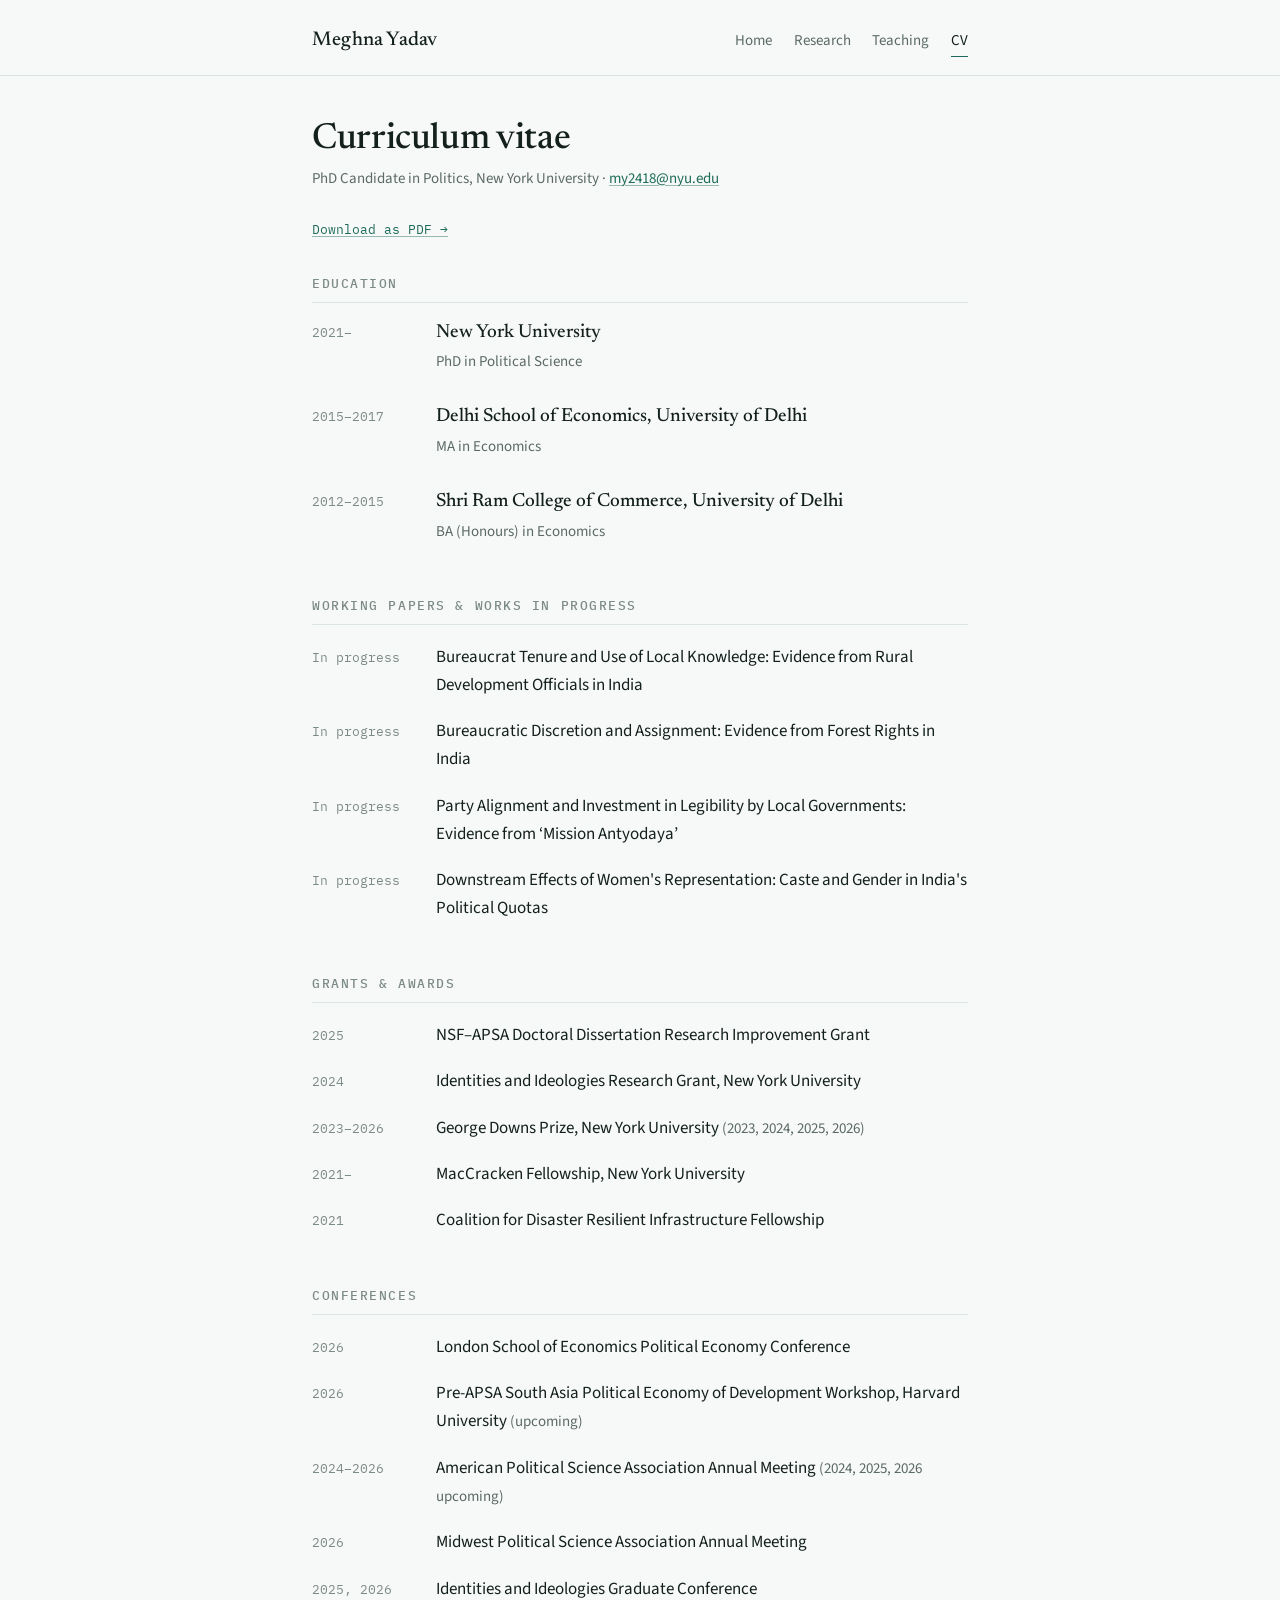
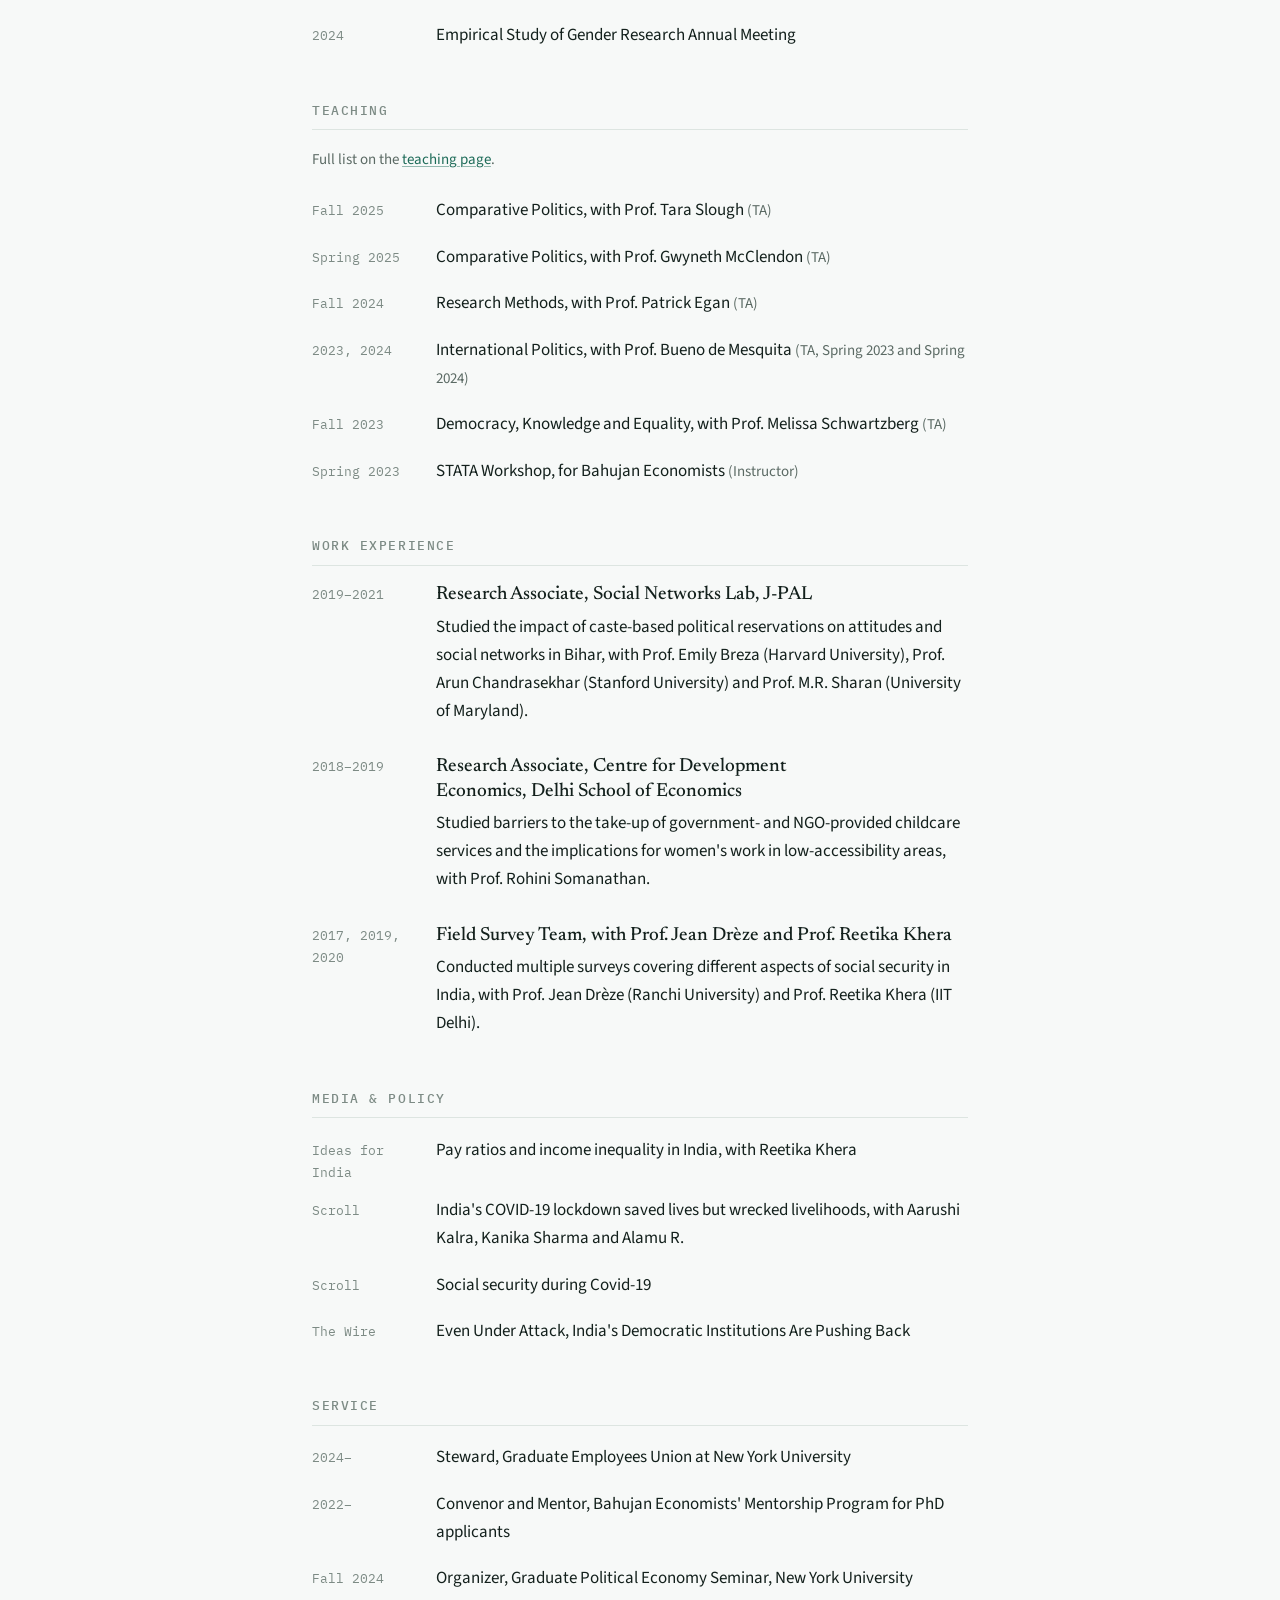
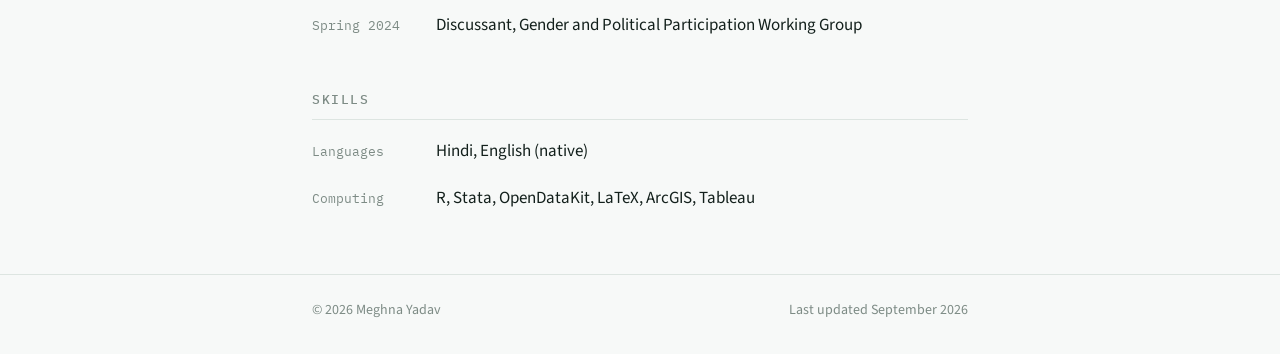
==== cv.html @ 61f1e6ac "Add files via upload" ====
<!doctype html>
<html lang="en">
<head>
<meta charset="utf-8">
<meta name="viewport" content="width=device-width, initial-scale=1, viewport-fit=cover">
<title>CV — Meghna Yadav</title>
<meta name="description" content="Curriculum vitae: education, grants, conferences, teaching, work experience and service.">
<link rel="preconnect" href="https://fonts.googleapis.com">
<link rel="preconnect" href="https://fonts.gstatic.com" crossorigin>
<link rel="stylesheet" href="https://fonts.googleapis.com/css2?family=IBM+Plex+Mono:wght@400;500&family=Newsreader:opsz,wght@6..72,400;6..72,500;6..72,600&family=Source+Sans+3:wght@400;600&display=swap">
<link rel="stylesheet" href="style.css">
</head>
<body>

<header class="site-header">
  <div class="wrap">
    <a class="site-name" href="index.html">Meghna Yadav</a>
    <nav class="site-nav" aria-label="Main">
      <a href="index.html">Home</a>
      <a href="research.html">Research</a>
      <a href="teaching.html">Teaching</a>
      <a href="cv.html" aria-current="page">CV</a>
    </nav>
  </div>
</header>

<main>
  <div class="wrap">

    <h1>Curriculum vitae</h1>
    <p class="section-note">PhD Candidate in Politics, New York University &middot; <a href="mailto:my2418@nyu.edu">my2418@nyu.edu</a></p>
    <a class="pdf-link" href="meghna-yadav-cv.pdf">Download as PDF &rarr;</a>

    <section>
      <h2>Education</h2>
      <ul class="entries">
        <li class="entry">
          <span class="entry-year">2021&ndash;</span>
          <div class="entry-body">
            <h3>New York University</h3>
            <p class="entry-meta">PhD in Political Science</p>
          </div>
        </li>
        <li class="entry">
          <span class="entry-year">2015&ndash;2017</span>
          <div class="entry-body">
            <h3>Delhi School of Economics, University of Delhi</h3>
            <p class="entry-meta">MA in Economics</p>
          </div>
        </li>
        <li class="entry">
          <span class="entry-year">2012&ndash;2015</span>
          <div class="entry-body">
            <h3>Shri Ram College of Commerce, University of Delhi</h3>
            <p class="entry-meta">BA (Honours) in Economics</p>
          </div>
        </li>
      </ul>
    </section>

    <section>
      <h2>Working papers &amp; works in progress</h2>
      <ul class="plain-list">
        <li class="entry">
          <span class="entry-year">In progress</span>
          <div class="entry-body">
            <p>Bureaucrat Tenure and Use of Local Knowledge: Evidence from Rural Development Officials in India</p>
          </div>
        </li>
        <li class="entry">
          <span class="entry-year">In progress</span>
          <div class="entry-body">
            <p>Bureaucratic Discretion and Assignment: Evidence from Forest Rights in India</p>
          </div>
        </li>
        <li class="entry">
          <span class="entry-year">In progress</span>
          <div class="entry-body">
            <p>Party Alignment and Investment in Legibility by Local Governments: Evidence from &lsquo;Mission Antyodaya&rsquo;</p>
          </div>
        </li>
        <li class="entry">
          <span class="entry-year">In progress</span>
          <div class="entry-body">
            <p>Downstream Effects of Women's Representation: Caste and Gender in India's Political Quotas</p>
          </div>
        </li>
      </ul>
    </section>

    <section>
      <h2>Grants &amp; awards</h2>
      <ul class="plain-list">
        <li class="entry">
          <span class="entry-year">2025</span>
          <div class="entry-body"><p>NSF&ndash;APSA Doctoral Dissertation Research Improvement Grant</p></div>
        </li>
        <li class="entry">
          <span class="entry-year">2024</span>
          <div class="entry-body"><p>Identities and Ideologies Research Grant, New York University</p></div>
        </li>
        <li class="entry">
          <span class="entry-year">2023&ndash;2026</span>
          <div class="entry-body"><p>George Downs Prize, New York University <span class="entry-meta">(2023, 2024, 2025, 2026)</span></p></div>
        </li>
        <li class="entry">
          <span class="entry-year">2021&ndash;</span>
          <div class="entry-body"><p>MacCracken Fellowship, New York University</p></div>
        </li>
        <li class="entry">
          <span class="entry-year">2021</span>
          <div class="entry-body"><p>Coalition for Disaster Resilient Infrastructure Fellowship</p></div>
        </li>
      </ul>
    </section>

    <section>
      <h2>Conferences</h2>
      <ul class="plain-list">
        <li class="entry">
          <span class="entry-year">2026</span>
          <div class="entry-body"><p>London School of Economics Political Economy Conference</p></div>
        </li>
        <li class="entry">
          <span class="entry-year">2026</span>
          <div class="entry-body"><p>Pre-APSA South Asia Political Economy of Development Workshop, Harvard University <span class="entry-meta">(upcoming)</span></p></div>
        </li>
        <li class="entry">
          <span class="entry-year">2024&ndash;2026</span>
          <div class="entry-body"><p>American Political Science Association Annual Meeting <span class="entry-meta">(2024, 2025, 2026 upcoming)</span></p></div>
        </li>
        <li class="entry">
          <span class="entry-year">2026</span>
          <div class="entry-body"><p>Midwest Political Science Association Annual Meeting</p></div>
        </li>
        <li class="entry">
          <span class="entry-year">2025, 2026</span>
          <div class="entry-body"><p>Identities and Ideologies Graduate Conference</p></div>
        </li>
        <li class="entry">
          <span class="entry-year">2024</span>
          <div class="entry-body"><p>Empirical Study of Gender Research Annual Meeting</p></div>
        </li>
      </ul>
    </section>

    <section>
      <h2>Teaching</h2>
      <p class="section-note">Full list on the <a href="teaching.html">teaching page</a>.</p>
      <ul class="plain-list">
        <li class="entry">
          <span class="entry-year">Fall 2025</span>
          <div class="entry-body"><p>Comparative Politics, with Prof. Tara Slough <span class="entry-meta">(TA)</span></p></div>
        </li>
        <li class="entry">
          <span class="entry-year">Spring 2025</span>
          <div class="entry-body"><p>Comparative Politics, with Prof. Gwyneth McClendon <span class="entry-meta">(TA)</span></p></div>
        </li>
        <li class="entry">
          <span class="entry-year">Fall 2024</span>
          <div class="entry-body"><p>Research Methods, with Prof. Patrick Egan <span class="entry-meta">(TA)</span></p></div>
        </li>
        <li class="entry">
          <span class="entry-year">2023, 2024</span>
          <div class="entry-body"><p>International Politics, with Prof. Bueno de Mesquita <span class="entry-meta">(TA, Spring 2023 and Spring 2024)</span></p></div>
        </li>
        <li class="entry">
          <span class="entry-year">Fall 2023</span>
          <div class="entry-body"><p>Democracy, Knowledge and Equality, with Prof. Melissa Schwartzberg <span class="entry-meta">(TA)</span></p></div>
        </li>
        <li class="entry">
          <span class="entry-year">Spring 2023</span>
          <div class="entry-body"><p>STATA Workshop, for Bahujan Economists <span class="entry-meta">(Instructor)</span></p></div>
        </li>
      </ul>
    </section>

    <section>
      <h2>Work experience</h2>
      <ul class="entries">
        <li class="entry">
          <span class="entry-year">2019&ndash;2021</span>
          <div class="entry-body">
            <h3>Research Associate, Social Networks Lab, J-PAL</h3>
            <p>Studied the impact of caste-based political reservations on attitudes and social networks in Bihar, with Prof. Emily Breza (Harvard University), Prof. Arun Chandrasekhar (Stanford University) and Prof. M.R. Sharan (University of Maryland).</p>
          </div>
        </li>
        <li class="entry">
          <span class="entry-year">2018&ndash;2019</span>
          <div class="entry-body">
            <h3>Research Associate, Centre for Development Economics, Delhi School of Economics</h3>
            <p>Studied barriers to the take-up of government- and NGO-provided childcare services and the implications for women's work in low-accessibility areas, with Prof. Rohini Somanathan.</p>
          </div>
        </li>
        <li class="entry">
          <span class="entry-year">2017, 2019, 2020</span>
          <div class="entry-body">
            <h3>Field Survey Team, with Prof. Jean Dr&egrave;ze and Prof. Reetika Khera</h3>
            <p>Conducted multiple surveys covering different aspects of social security in India, with Prof. Jean Dr&egrave;ze (Ranchi University) and Prof. Reetika Khera (IIT Delhi).</p>
          </div>
        </li>
      </ul>
    </section>

    <section>
      <h2>Media &amp; policy</h2>
      <ul class="plain-list">
        <li class="entry">
          <span class="entry-year">Ideas for India</span>
          <div class="entry-body"><p>Pay ratios and income inequality in India, with Reetika Khera</p></div>
        </li>
        <li class="entry">
          <span class="entry-year">Scroll</span>
          <div class="entry-body"><p>India's COVID-19 lockdown saved lives but wrecked livelihoods, with Aarushi Kalra, Kanika Sharma and Alamu R.</p></div>
        </li>
        <li class="entry">
          <span class="entry-year">Scroll</span>
          <div class="entry-body"><p>Social security during Covid-19</p></div>
        </li>
        <li class="entry">
          <span class="entry-year">The Wire</span>
          <div class="entry-body"><p>Even Under Attack, India's Democratic Institutions Are Pushing Back</p></div>
        </li>
      </ul>
    </section>

    <section>
      <h2>Service</h2>
      <ul class="plain-list">
        <li class="entry">
          <span class="entry-year">2024&ndash;</span>
          <div class="entry-body"><p>Steward, Graduate Employees Union at New York University</p></div>
        </li>
        <li class="entry">
          <span class="entry-year">2022&ndash;</span>
          <div class="entry-body"><p>Convenor and Mentor, Bahujan Economists' Mentorship Program for PhD applicants</p></div>
        </li>
        <li class="entry">
          <span class="entry-year">Fall 2024</span>
          <div class="entry-body"><p>Organizer, Graduate Political Economy Seminar, New York University</p></div>
        </li>
        <li class="entry">
          <span class="entry-year">Spring 2024</span>
          <div class="entry-body"><p>Discussant, Gender and Political Participation Working Group</p></div>
        </li>
      </ul>
    </section>

    <section>
      <h2>Skills</h2>
      <ul class="plain-list">
        <li class="entry">
          <span class="entry-year">Languages</span>
          <div class="entry-body"><p>Hindi, English (native)</p></div>
        </li>
        <li class="entry">
          <span class="entry-year">Computing</span>
          <div class="entry-body"><p>R, Stata, OpenDataKit, LaTeX, ArcGIS, Tableau</p></div>
        </li>
      </ul>
    </section>

  </div>
</main>

<footer class="site-footer">
  <div class="wrap">
    <span>&copy; 2026 Meghna Yadav</span>
    <span>Last updated September 2026</span>
  </div>
</footer>

</body>
</html>
---- style.css ----
/* ============================================================
   Meghna Yadav — academic site
   Palette, type scale and layout tokens live here.
   Edit colors in one place: the :root block below.
   ============================================================ */

:root {
  /* Light palette */
  --bg:          #f7f9f8;
  --surface:     #ffffff;
  --ink:         #13201c;
  --ink-muted:   #5b6a64;
  --ink-faint:   #7d8b85;
  --rule:        #dde5e1;
  --accent:      #1d6b58;
  --accent-soft: #e8f1ed;

  /* Type */
  --serif: "Newsreader", Georgia, "Times New Roman", serif;
  --sans:  "Source Sans 3", -apple-system, BlinkMacSystemFont, "Segoe UI", Helvetica, Arial, sans-serif;
  --mono:  "IBM Plex Mono", ui-monospace, "SF Mono", Menlo, Consolas, monospace;

  /* Layout */
  --measure: 44rem;
  --gutter: 1.5rem;

  color-scheme: light;
}

@media (prefers-color-scheme: dark) {
  :root:not([data-theme="light"]) {
    --bg:          #0f1513;
    --surface:     #151d1a;
    --ink:         #e7ede9;
    --ink-muted:   #9aa9a3;
    --ink-faint:   #7d8c86;
    --rule:        #26322d;
    --accent:      #74c2a8;
    --accent-soft: #19271f;
    color-scheme: dark;
  }
}

:root[data-theme="dark"] {
  --bg:          #0f1513;
  --surface:     #151d1a;
  --ink:         #e7ede9;
  --ink-muted:   #9aa9a3;
  --ink-faint:   #7d8c86;
  --rule:        #26322d;
  --accent:      #74c2a8;
  --accent-soft: #19271f;
  color-scheme: dark;
}

*, *::before, *::after { box-sizing: border-box; }

body {
  margin: 0;
  background: var(--bg);
  color: var(--ink);
  font-family: var(--sans);
  font-size: 1.0625rem;
  line-height: 1.65;
  -webkit-font-smoothing: antialiased;
  text-rendering: optimizeLegibility;
}

.wrap {
  max-width: var(--measure);
  margin: 0 auto;
  padding-inline: var(--gutter);
}

/* ---------- Header ---------- */

.site-header {
  border-bottom: 1px solid var(--rule);
  background: var(--bg);
}

.site-header .wrap {
  display: flex;
  flex-wrap: wrap;
  align-items: baseline;
  justify-content: space-between;
  gap: 0.5rem 1.5rem;
  padding-block: 1.5rem 1.1rem;
}

.site-name {
  font-family: var(--serif);
  font-size: 1.25rem;
  font-weight: 500;
  letter-spacing: 0.01em;
  color: var(--ink);
  text-decoration: none;
}

.site-name:hover { color: var(--accent); }

.site-nav {
  display: flex;
  flex-wrap: wrap;
  gap: 1.35rem;
}

.site-nav a {
  font-size: 0.9375rem;
  color: var(--ink-muted);
  text-decoration: none;
  padding-bottom: 2px;
  border-bottom: 1.5px solid transparent;
}

.site-nav a:hover { color: var(--accent); }

.site-nav a[aria-current="page"] {
  color: var(--ink);
  border-bottom-color: var(--accent);
}

/* ---------- Main ---------- */

main { padding-block: 2.75rem 3.5rem; }

a {
  color: var(--accent);
  text-decoration: underline;
  text-underline-offset: 2px;
  text-decoration-thickness: 1px;
  text-decoration-color: color-mix(in srgb, var(--accent) 45%, transparent);
}

a:hover { text-decoration-color: var(--accent); }

:focus-visible {
  outline: 2px solid var(--accent);
  outline-offset: 3px;
  border-radius: 2px;
}

h1 {
  font-family: var(--serif);
  font-size: clamp(1.75rem, 1.3rem + 2vw, 2.25rem);
  font-weight: 500;
  line-height: 1.15;
  letter-spacing: -0.01em;
  margin: 0 0 0.35rem;
  text-wrap: balance;
}

h2 {
  font-family: var(--mono);
  font-size: 0.8125rem;
  font-weight: 500;
  letter-spacing: 0.12em;
  text-transform: uppercase;
  color: var(--ink-faint);
  margin: 0 0 1.1rem;
  padding-bottom: 0.5rem;
  border-bottom: 1px solid var(--rule);
}

h3 {
  font-family: var(--serif);
  font-size: 1.1875rem;
  font-weight: 500;
  line-height: 1.3;
  margin: 0 0 0.3rem;
  text-wrap: balance;
}

p { margin: 0 0 1.1rem; }
p:last-child { margin-bottom: 0; }

/* ---------- Intro block (home) ---------- */

.intro {
  display: flex;
  flex-wrap: wrap;
  align-items: flex-start;
  gap: 1.75rem;
  margin-bottom: 2.5rem;
}

.portrait {
  width: 160px;
  max-width: 100%;
  aspect-ratio: 1 / 1;
  border-radius: 3px;
  object-fit: cover;
  background: var(--accent-soft);
  flex-shrink: 0;
}

/* Placeholder shown until a real photo is added. Delete once you
   swap in <img class="portrait" src="images/photo.jpg" ...> */
.portrait-placeholder {
  display: grid;
  place-items: center;
  font-family: var(--serif);
  font-size: 2.5rem;
  color: var(--accent);
  border: 1px solid var(--rule);
}

.intro-text { flex: 1 1 15rem; min-width: 0; }

.intro-text h1 { margin-bottom: 0.15rem; }

.role {
  font-size: 1rem;
  color: var(--ink-muted);
  margin: 0 0 0.9rem;
}

.contact-list {
  display: flex;
  flex-wrap: wrap;
  gap: 0.4rem 1rem;
  list-style: none;
  margin: 0;
  padding: 0;
  font-family: var(--mono);
  font-size: 0.8125rem;
}

.lede { font-size: 1.125rem; }

/* ---------- Sections ---------- */

section + section { margin-top: 2.75rem; }

.section-note {
  color: var(--ink-muted);
  font-size: 0.9375rem;
  margin-bottom: 1.5rem;
}

/* ---------- Entry list: mono year rail + content ---------- */

.entries {
  list-style: none;
  margin: 0;
  padding: 0;
  display: flex;
  flex-direction: column;
  gap: 1.5rem;
}

.entry {
  display: grid;
  grid-template-columns: 6.5rem 1fr;
  gap: 0.35rem 1.25rem;
  align-items: baseline;
}

.entry-year {
  font-family: var(--mono);
  font-size: 0.8125rem;
  font-variant-numeric: tabular-nums;
  color: var(--ink-faint);
  line-height: 1.7;
}

.entry-body { min-width: 0; }

.entry-body p { margin-bottom: 0.4rem; }

.entry-meta {
  color: var(--ink-muted);
  font-size: 0.9375rem;
  margin: 0;
}

.entry-links {
  display: flex;
  flex-wrap: wrap;
  gap: 0.75rem;
  font-family: var(--mono);
  font-size: 0.75rem;
  margin-top: 0.5rem;
}

/* Simple bulleted lists used on the CV page */
.plain-list {
  list-style: none;
  margin: 0;
  padding: 0;
  display: flex;
  flex-direction: column;
  gap: 0.75rem;
}

.plain-list .entry-body strong { font-weight: 600; }

.tag {
  display: inline-block;
  font-family: var(--mono);
  font-size: 0.6875rem;
  letter-spacing: 0.06em;
  text-transform: uppercase;
  color: var(--accent);
  background: var(--accent-soft);
  padding: 0.15rem 0.45rem;
  border-radius: 2px;
  vertical-align: 0.1em;
  white-space: nowrap;
}

.pdf-link {
  display: inline-block;
  font-family: var(--mono);
  font-size: 0.8125rem;
  margin-bottom: 2rem;
}

/* ---------- Footer ---------- */

.site-footer {
  border-top: 1px solid var(--rule);
  padding-block: 1.5rem 2rem;
  font-size: 0.875rem;
  color: var(--ink-faint);
}

.site-footer .wrap {
  display: flex;
  flex-wrap: wrap;
  gap: 0.5rem 1.5rem;
  justify-content: space-between;
}

/* ---------- Narrow screens ---------- */

@media (max-width: 34rem) {
  body { font-size: 1rem; }

  .entry {
    grid-template-columns: 1fr;
    gap: 0.2rem;
  }

  .entry-year { order: -1; }

  .portrait { width: 120px; }
}

@media (prefers-reduced-motion: reduce) {
  * { animation: none !important; transition: none !important; }
}
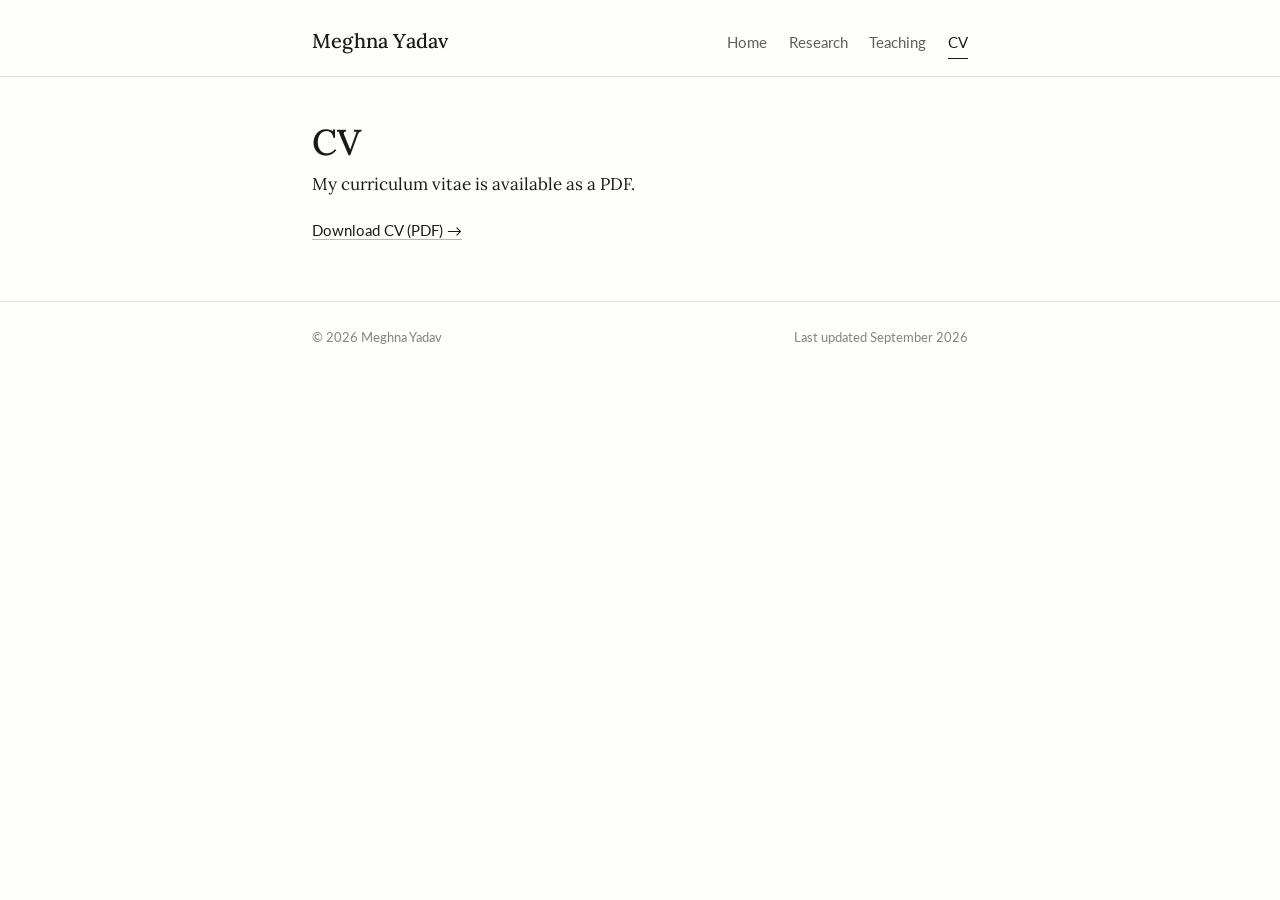
==== commit 87ffb792: "Add files via upload" ====
--- a/cv.html
+++ b/cv.html
@@ -4,10 +4,10 @@
 <meta charset="utf-8">
 <meta name="viewport" content="width=device-width, initial-scale=1, viewport-fit=cover">
 <title>CV — Meghna Yadav</title>
-<meta name="description" content="Curriculum vitae: education, grants, conferences, teaching, work experience and service.">
+<meta name="description" content="Curriculum vitae of Meghna Yadav, PhD candidate in Politics at New York University.">
 <link rel="preconnect" href="https://fonts.googleapis.com">
 <link rel="preconnect" href="https://fonts.gstatic.com" crossorigin>
-<link rel="stylesheet" href="https://fonts.googleapis.com/css2?family=IBM+Plex+Mono:wght@400;500&family=Newsreader:opsz,wght@6..72,400;6..72,500;6..72,600&family=Source+Sans+3:wght@400;600&display=swap">
+<link rel="stylesheet" href="https://fonts.googleapis.com/css2?family=Lato:wght@400;700&amp;family=Lora:ital,wght@0,400;0,500;0,600;1,400&amp;display=swap">
 <link rel="stylesheet" href="style.css">
 </head>
 <body>
@@ -27,238 +27,9 @@
 <main>
   <div class="wrap">
 
-    <h1>Curriculum vitae</h1>
-    <p class="section-note">PhD Candidate in Politics, New York University &middot; <a href="mailto:my2418@nyu.edu">my2418@nyu.edu</a></p>
-    <a class="pdf-link" href="meghna-yadav-cv.pdf">Download as PDF &rarr;</a>
-
-    <section>
-      <h2>Education</h2>
-      <ul class="entries">
-        <li class="entry">
-          <span class="entry-year">2021&ndash;</span>
-          <div class="entry-body">
-            <h3>New York University</h3>
-            <p class="entry-meta">PhD in Political Science</p>
-          </div>
-        </li>
-        <li class="entry">
-          <span class="entry-year">2015&ndash;2017</span>
-          <div class="entry-body">
-            <h3>Delhi School of Economics, University of Delhi</h3>
-            <p class="entry-meta">MA in Economics</p>
-          </div>
-        </li>
-        <li class="entry">
-          <span class="entry-year">2012&ndash;2015</span>
-          <div class="entry-body">
-            <h3>Shri Ram College of Commerce, University of Delhi</h3>
-            <p class="entry-meta">BA (Honours) in Economics</p>
-          </div>
-        </li>
-      </ul>
-    </section>
-
-    <section>
-      <h2>Working papers &amp; works in progress</h2>
-      <ul class="plain-list">
-        <li class="entry">
-          <span class="entry-year">In progress</span>
-          <div class="entry-body">
-            <p>Bureaucrat Tenure and Use of Local Knowledge: Evidence from Rural Development Officials in India</p>
-          </div>
-        </li>
-        <li class="entry">
-          <span class="entry-year">In progress</span>
-          <div class="entry-body">
-            <p>Bureaucratic Discretion and Assignment: Evidence from Forest Rights in India</p>
-          </div>
-        </li>
-        <li class="entry">
-          <span class="entry-year">In progress</span>
-          <div class="entry-body">
-            <p>Party Alignment and Investment in Legibility by Local Governments: Evidence from &lsquo;Mission Antyodaya&rsquo;</p>
-          </div>
-        </li>
-        <li class="entry">
-          <span class="entry-year">In progress</span>
-          <div class="entry-body">
-            <p>Downstream Effects of Women's Representation: Caste and Gender in India's Political Quotas</p>
-          </div>
-        </li>
-      </ul>
-    </section>
-
-    <section>
-      <h2>Grants &amp; awards</h2>
-      <ul class="plain-list">
-        <li class="entry">
-          <span class="entry-year">2025</span>
-          <div class="entry-body"><p>NSF&ndash;APSA Doctoral Dissertation Research Improvement Grant</p></div>
-        </li>
-        <li class="entry">
-          <span class="entry-year">2024</span>
-          <div class="entry-body"><p>Identities and Ideologies Research Grant, New York University</p></div>
-        </li>
-        <li class="entry">
-          <span class="entry-year">2023&ndash;2026</span>
-          <div class="entry-body"><p>George Downs Prize, New York University <span class="entry-meta">(2023, 2024, 2025, 2026)</span></p></div>
-        </li>
-        <li class="entry">
-          <span class="entry-year">2021&ndash;</span>
-          <div class="entry-body"><p>MacCracken Fellowship, New York University</p></div>
-        </li>
-        <li class="entry">
-          <span class="entry-year">2021</span>
-          <div class="entry-body"><p>Coalition for Disaster Resilient Infrastructure Fellowship</p></div>
-        </li>
-      </ul>
-    </section>
-
-    <section>
-      <h2>Conferences</h2>
-      <ul class="plain-list">
-        <li class="entry">
-          <span class="entry-year">2026</span>
-          <div class="entry-body"><p>London School of Economics Political Economy Conference</p></div>
-        </li>
-        <li class="entry">
-          <span class="entry-year">2026</span>
-          <div class="entry-body"><p>Pre-APSA South Asia Political Economy of Development Workshop, Harvard University <span class="entry-meta">(upcoming)</span></p></div>
-        </li>
-        <li class="entry">
-          <span class="entry-year">2024&ndash;2026</span>
-          <div class="entry-body"><p>American Political Science Association Annual Meeting <span class="entry-meta">(2024, 2025, 2026 upcoming)</span></p></div>
-        </li>
-        <li class="entry">
-          <span class="entry-year">2026</span>
-          <div class="entry-body"><p>Midwest Political Science Association Annual Meeting</p></div>
-        </li>
-        <li class="entry">
-          <span class="entry-year">2025, 2026</span>
-          <div class="entry-body"><p>Identities and Ideologies Graduate Conference</p></div>
-        </li>
-        <li class="entry">
-          <span class="entry-year">2024</span>
-          <div class="entry-body"><p>Empirical Study of Gender Research Annual Meeting</p></div>
-        </li>
-      </ul>
-    </section>
-
-    <section>
-      <h2>Teaching</h2>
-      <p class="section-note">Full list on the <a href="teaching.html">teaching page</a>.</p>
-      <ul class="plain-list">
-        <li class="entry">
-          <span class="entry-year">Fall 2025</span>
-          <div class="entry-body"><p>Comparative Politics, with Prof. Tara Slough <span class="entry-meta">(TA)</span></p></div>
-        </li>
-        <li class="entry">
-          <span class="entry-year">Spring 2025</span>
-          <div class="entry-body"><p>Comparative Politics, with Prof. Gwyneth McClendon <span class="entry-meta">(TA)</span></p></div>
-        </li>
-        <li class="entry">
-          <span class="entry-year">Fall 2024</span>
-          <div class="entry-body"><p>Research Methods, with Prof. Patrick Egan <span class="entry-meta">(TA)</span></p></div>
-        </li>
-        <li class="entry">
-          <span class="entry-year">2023, 2024</span>
-          <div class="entry-body"><p>International Politics, with Prof. Bueno de Mesquita <span class="entry-meta">(TA, Spring 2023 and Spring 2024)</span></p></div>
-        </li>
-        <li class="entry">
-          <span class="entry-year">Fall 2023</span>
-          <div class="entry-body"><p>Democracy, Knowledge and Equality, with Prof. Melissa Schwartzberg <span class="entry-meta">(TA)</span></p></div>
-        </li>
-        <li class="entry">
-          <span class="entry-year">Spring 2023</span>
-          <div class="entry-body"><p>STATA Workshop, for Bahujan Economists <span class="entry-meta">(Instructor)</span></p></div>
-        </li>
-      </ul>
-    </section>
-
-    <section>
-      <h2>Work experience</h2>
-      <ul class="entries">
-        <li class="entry">
-          <span class="entry-year">2019&ndash;2021</span>
-          <div class="entry-body">
-            <h3>Research Associate, Social Networks Lab, J-PAL</h3>
-            <p>Studied the impact of caste-based political reservations on attitudes and social networks in Bihar, with Prof. Emily Breza (Harvard University), Prof. Arun Chandrasekhar (Stanford University) and Prof. M.R. Sharan (University of Maryland).</p>
-          </div>
-        </li>
-        <li class="entry">
-          <span class="entry-year">2018&ndash;2019</span>
-          <div class="entry-body">
-            <h3>Research Associate, Centre for Development Economics, Delhi School of Economics</h3>
-            <p>Studied barriers to the take-up of government- and NGO-provided childcare services and the implications for women's work in low-accessibility areas, with Prof. Rohini Somanathan.</p>
-          </div>
-        </li>
-        <li class="entry">
-          <span class="entry-year">2017, 2019, 2020</span>
-          <div class="entry-body">
-            <h3>Field Survey Team, with Prof. Jean Dr&egrave;ze and Prof. Reetika Khera</h3>
-            <p>Conducted multiple surveys covering different aspects of social security in India, with Prof. Jean Dr&egrave;ze (Ranchi University) and Prof. Reetika Khera (IIT Delhi).</p>
-          </div>
-        </li>
-      </ul>
-    </section>
-
-    <section>
-      <h2>Media &amp; policy</h2>
-      <ul class="plain-list">
-        <li class="entry">
-          <span class="entry-year">Ideas for India</span>
-          <div class="entry-body"><p>Pay ratios and income inequality in India, with Reetika Khera</p></div>
-        </li>
-        <li class="entry">
-          <span class="entry-year">Scroll</span>
-          <div class="entry-body"><p>India's COVID-19 lockdown saved lives but wrecked livelihoods, with Aarushi Kalra, Kanika Sharma and Alamu R.</p></div>
-        </li>
-        <li class="entry">
-          <span class="entry-year">Scroll</span>
-          <div class="entry-body"><p>Social security during Covid-19</p></div>
-        </li>
-        <li class="entry">
-          <span class="entry-year">The Wire</span>
-          <div class="entry-body"><p>Even Under Attack, India's Democratic Institutions Are Pushing Back</p></div>
-        </li>
-      </ul>
-    </section>
-
-    <section>
-      <h2>Service</h2>
-      <ul class="plain-list">
-        <li class="entry">
-          <span class="entry-year">2024&ndash;</span>
-          <div class="entry-body"><p>Steward, Graduate Employees Union at New York University</p></div>
-        </li>
-        <li class="entry">
-          <span class="entry-year">2022&ndash;</span>
-          <div class="entry-body"><p>Convenor and Mentor, Bahujan Economists' Mentorship Program for PhD applicants</p></div>
-        </li>
-        <li class="entry">
-          <span class="entry-year">Fall 2024</span>
-          <div class="entry-body"><p>Organizer, Graduate Political Economy Seminar, New York University</p></div>
-        </li>
-        <li class="entry">
-          <span class="entry-year">Spring 2024</span>
-          <div class="entry-body"><p>Discussant, Gender and Political Participation Working Group</p></div>
-        </li>
-      </ul>
-    </section>
-
-    <section>
-      <h2>Skills</h2>
-      <ul class="plain-list">
-        <li class="entry">
-          <span class="entry-year">Languages</span>
-          <div class="entry-body"><p>Hindi, English (native)</p></div>
-        </li>
-        <li class="entry">
-          <span class="entry-year">Computing</span>
-          <div class="entry-body"><p>R, Stata, OpenDataKit, LaTeX, ArcGIS, Tableau</p></div>
-        </li>
-      </ul>
-    </section>
+    <h1>CV</h1>
+    <p>My curriculum vitae is available as a PDF.</p>
+    <p><a class="pdf-link" href="meghna-yadav-cv.pdf">Download CV (PDF) &rarr;</a></p>
 
   </div>
 </main>
--- a/style.css
+++ b/style.css
@@ -1,24 +1,23 @@
 /* ============================================================
    Meghna Yadav — academic site
-   Palette, type scale and layout tokens live here.
-   Edit colors in one place: the :root block below.
+   Type: Lora (headings + body), Lato (nav, labels, years).
+   Palette is neutral — no accent color. Edit the :root block.
    ============================================================ */
 
 :root {
   /* Light palette */
-  --bg:          #f7f9f8;
+  --bg:          #fdfdfc;
   --surface:     #ffffff;
-  --ink:         #13201c;
-  --ink-muted:   #5b6a64;
-  --ink-faint:   #7d8b85;
-  --rule:        #dde5e1;
-  --accent:      #1d6b58;
-  --accent-soft: #e8f1ed;
+  --ink:         #1a1a18;
+  --ink-muted:   #5f5f5a;
+  --ink-faint:   #86857e;
+  --rule:        #e3e2dd;
+  --link-line:   #b9b8b1;
+  --chip:        #f1f0ec;
 
   /* Type */
-  --serif: "Newsreader", Georgia, "Times New Roman", serif;
-  --sans:  "Source Sans 3", -apple-system, BlinkMacSystemFont, "Segoe UI", Helvetica, Arial, sans-serif;
-  --mono:  "IBM Plex Mono", ui-monospace, "SF Mono", Menlo, Consolas, monospace;
+  --serif: "Lora", Georgia, "Times New Roman", serif;
+  --sans:  "Lato", -apple-system, BlinkMacSystemFont, "Segoe UI", Helvetica, Arial, sans-serif;
 
   /* Layout */
   --measure: 44rem;
@@ -29,27 +28,27 @@
 
 @media (prefers-color-scheme: dark) {
   :root:not([data-theme="light"]) {
-    --bg:          #0f1513;
-    --surface:     #151d1a;
-    --ink:         #e7ede9;
-    --ink-muted:   #9aa9a3;
-    --ink-faint:   #7d8c86;
-    --rule:        #26322d;
-    --accent:      #74c2a8;
-    --accent-soft: #19271f;
+    --bg:          #161614;
+    --surface:     #1c1c19;
+    --ink:         #ebeae5;
+    --ink-muted:   #a3a29b;
+    --ink-faint:   #85847d;
+    --rule:        #2e2e2a;
+    --link-line:   #57564f;
+    --chip:        #24241f;
     color-scheme: dark;
   }
 }
 
 :root[data-theme="dark"] {
-  --bg:          #0f1513;
-  --surface:     #151d1a;
-  --ink:         #e7ede9;
-  --ink-muted:   #9aa9a3;
-  --ink-faint:   #7d8c86;
-  --rule:        #26322d;
-  --accent:      #74c2a8;
-  --accent-soft: #19271f;
+  --bg:          #161614;
+  --surface:     #1c1c19;
+  --ink:         #ebeae5;
+  --ink-muted:   #a3a29b;
+  --ink-faint:   #85847d;
+  --rule:        #2e2e2a;
+  --link-line:   #57564f;
+  --chip:        #24241f;
   color-scheme: dark;
 }
 
@@ -59,9 +58,9 @@
   margin: 0;
   background: var(--bg);
   color: var(--ink);
-  font-family: var(--sans);
+  font-family: var(--serif);
   font-size: 1.0625rem;
-  line-height: 1.65;
+  line-height: 1.7;
   -webkit-font-smoothing: antialiased;
   text-rendering: optimizeLegibility;
 }
@@ -97,7 +96,7 @@
   text-decoration: none;
 }
 
-.site-name:hover { color: var(--accent); }
+.site-name:hover { text-decoration: underline; text-underline-offset: 4px; }
 
 .site-nav {
   display: flex;
@@ -106,6 +105,7 @@
 }
 
 .site-nav a {
+  font-family: var(--sans);
   font-size: 0.9375rem;
   color: var(--ink-muted);
   text-decoration: none;
@@ -113,11 +113,11 @@
   border-bottom: 1.5px solid transparent;
 }
 
-.site-nav a:hover { color: var(--accent); }
+.site-nav a:hover { color: var(--ink); }
 
 .site-nav a[aria-current="page"] {
   color: var(--ink);
-  border-bottom-color: var(--accent);
+  border-bottom-color: var(--ink);
 }
 
 /* ---------- Main ---------- */
@@ -125,17 +125,17 @@
 main { padding-block: 2.75rem 3.5rem; }
 
 a {
-  color: var(--accent);
+  color: var(--ink);
   text-decoration: underline;
-  text-underline-offset: 2px;
+  text-underline-offset: 3px;
   text-decoration-thickness: 1px;
-  text-decoration-color: color-mix(in srgb, var(--accent) 45%, transparent);
-}
-
-a:hover { text-decoration-color: var(--accent); }
+  text-decoration-color: var(--link-line);
+}
+
+a:hover { text-decoration-color: var(--ink); }
 
 :focus-visible {
-  outline: 2px solid var(--accent);
+  outline: 2px solid var(--ink);
   outline-offset: 3px;
   border-radius: 2px;
 }
@@ -144,17 +144,17 @@
   font-family: var(--serif);
   font-size: clamp(1.75rem, 1.3rem + 2vw, 2.25rem);
   font-weight: 500;
-  line-height: 1.15;
-  letter-spacing: -0.01em;
+  line-height: 1.2;
+  letter-spacing: -0.005em;
   margin: 0 0 0.35rem;
   text-wrap: balance;
 }
 
 h2 {
-  font-family: var(--mono);
+  font-family: var(--sans);
   font-size: 0.8125rem;
-  font-weight: 500;
-  letter-spacing: 0.12em;
+  font-weight: 700;
+  letter-spacing: 0.1em;
   text-transform: uppercase;
   color: var(--ink-faint);
   margin: 0 0 1.1rem;
@@ -164,9 +164,9 @@
 
 h3 {
   font-family: var(--serif);
-  font-size: 1.1875rem;
-  font-weight: 500;
-  line-height: 1.3;
+  font-size: 1.125rem;
+  font-weight: 600;
+  line-height: 1.4;
   margin: 0 0 0.3rem;
   text-wrap: balance;
 }
@@ -190,7 +190,7 @@
   aspect-ratio: 1 / 1;
   border-radius: 3px;
   object-fit: cover;
-  background: var(--accent-soft);
+  background: var(--chip);
   flex-shrink: 0;
 }
 
@@ -201,7 +201,7 @@
   place-items: center;
   font-family: var(--serif);
   font-size: 2.5rem;
-  color: var(--accent);
+  color: var(--ink-faint);
   border: 1px solid var(--rule);
 }
 
@@ -222,8 +222,8 @@
   list-style: none;
   margin: 0;
   padding: 0;
-  font-family: var(--mono);
-  font-size: 0.8125rem;
+  font-family: var(--sans);
+  font-size: 0.875rem;
 }
 
 .lede { font-size: 1.125rem; }
@@ -238,7 +238,7 @@
   margin-bottom: 1.5rem;
 }
 
-/* ---------- Entry list: mono year rail + content ---------- */
+/* ---------- Entry list: year rail + content ---------- */
 
 .entries {
   list-style: none;
@@ -246,22 +246,22 @@
   padding: 0;
   display: flex;
   flex-direction: column;
-  gap: 1.5rem;
+  gap: 1.35rem;
 }
 
 .entry {
   display: grid;
-  grid-template-columns: 6.5rem 1fr;
+  grid-template-columns: 7rem 1fr;
   gap: 0.35rem 1.25rem;
   align-items: baseline;
 }
 
 .entry-year {
-  font-family: var(--mono);
+  font-family: var(--sans);
   font-size: 0.8125rem;
   font-variant-numeric: tabular-nums;
   color: var(--ink-faint);
-  line-height: 1.7;
+  line-height: 1.9;
 }
 
 .entry-body { min-width: 0; }
@@ -278,12 +278,12 @@
   display: flex;
   flex-wrap: wrap;
   gap: 0.75rem;
-  font-family: var(--mono);
-  font-size: 0.75rem;
+  font-family: var(--sans);
+  font-size: 0.8125rem;
   margin-top: 0.5rem;
 }
 
-/* Simple bulleted lists used on the CV page */
+/* Simple lists used on the CV page */
 .plain-list {
   list-style: none;
   margin: 0;
@@ -293,27 +293,25 @@
   gap: 0.75rem;
 }
 
-.plain-list .entry-body strong { font-weight: 600; }
-
 .tag {
   display: inline-block;
-  font-family: var(--mono);
+  font-family: var(--sans);
   font-size: 0.6875rem;
+  font-weight: 700;
   letter-spacing: 0.06em;
   text-transform: uppercase;
-  color: var(--accent);
-  background: var(--accent-soft);
+  color: var(--ink-muted);
+  background: var(--chip);
   padding: 0.15rem 0.45rem;
   border-radius: 2px;
-  vertical-align: 0.1em;
+  vertical-align: 0.12em;
   white-space: nowrap;
 }
 
 .pdf-link {
   display: inline-block;
-  font-family: var(--mono);
-  font-size: 0.8125rem;
-  margin-bottom: 2rem;
+  font-family: var(--sans);
+  font-size: 0.9375rem;
 }
 
 /* ---------- Footer ---------- */
@@ -321,7 +319,8 @@
 .site-footer {
   border-top: 1px solid var(--rule);
   padding-block: 1.5rem 2rem;
-  font-size: 0.875rem;
+  font-family: var(--sans);
+  font-size: 0.8125rem;
   color: var(--ink-faint);
 }
 
@@ -342,7 +341,7 @@
     gap: 0.2rem;
   }
 
-  .entry-year { order: -1; }
+  .entry-year { order: -1; line-height: 1.6; }
 
   .portrait { width: 120px; }
 }
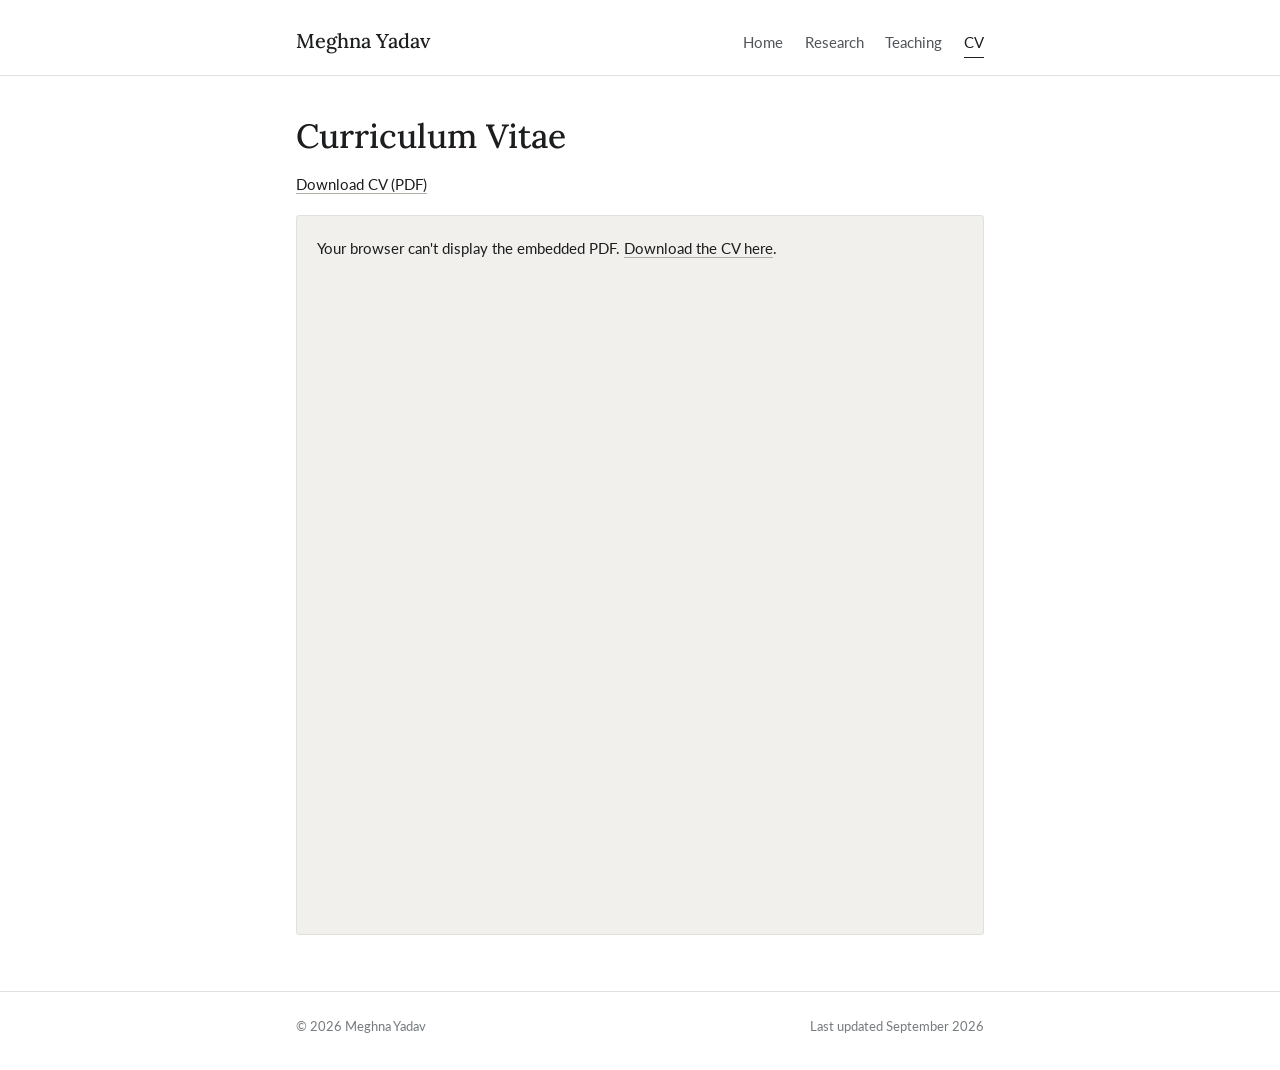
==== commit 1979dc51: "Add files via upload" ====
--- a/cv.html
+++ b/cv.html
@@ -27,9 +27,13 @@
 <main>
   <div class="wrap">
 
-    <h1>CV</h1>
-    <p>My curriculum vitae is available as a PDF.</p>
-    <p><a class="pdf-link" href="meghna-yadav-cv.pdf">Download CV (PDF) &rarr;</a></p>
+    <h1>Curriculum Vitae</h1>
+
+    <p><a class="pdf-link" href="meghna-yadav-cv.pdf">Download CV (PDF)</a></p>
+
+    <object class="pdf-embed" data="meghna-yadav-cv.pdf" type="application/pdf" aria-label="Curriculum vitae">
+      <p>Your browser can't display the embedded PDF. <a href="meghna-yadav-cv.pdf">Download the CV here</a>.</p>
+    </object>
 
   </div>
 </main>
--- a/style.css
+++ b/style.css
@@ -6,13 +6,12 @@
 
 :root {
   /* Light palette */
-  --bg:          #fdfdfc;
-  --surface:     #ffffff;
-  --ink:         #1a1a18;
-  --ink-muted:   #5f5f5a;
-  --ink-faint:   #86857e;
-  --rule:        #e3e2dd;
-  --link-line:   #b9b8b1;
+  --bg:          #ffffff;
+  --ink:         #1b1d1f;
+  --ink-muted:   #4f5458;
+  --ink-faint:   #767b7f;
+  --rule:        #e0e0dc;
+  --link-line:   #b0b0a9;
   --chip:        #f1f0ec;
 
   /* Type */
@@ -20,7 +19,7 @@
   --sans:  "Lato", -apple-system, BlinkMacSystemFont, "Segoe UI", Helvetica, Arial, sans-serif;
 
   /* Layout */
-  --measure: 44rem;
+  --measure: 46rem;
   --gutter: 1.5rem;
 
   color-scheme: light;
@@ -28,27 +27,25 @@
 
 @media (prefers-color-scheme: dark) {
   :root:not([data-theme="light"]) {
-    --bg:          #161614;
-    --surface:     #1c1c19;
-    --ink:         #ebeae5;
-    --ink-muted:   #a3a29b;
-    --ink-faint:   #85847d;
-    --rule:        #2e2e2a;
-    --link-line:   #57564f;
-    --chip:        #24241f;
+    --bg:          #16171a;
+    --ink:         #eceae5;
+    --ink-muted:   #aeb2b5;
+    --ink-faint:   #8b8f92;
+    --rule:        #2f3134;
+    --link-line:   #5a5d60;
+    --chip:        #24262a;
     color-scheme: dark;
   }
 }
 
 :root[data-theme="dark"] {
-  --bg:          #161614;
-  --surface:     #1c1c19;
-  --ink:         #ebeae5;
-  --ink-muted:   #a3a29b;
-  --ink-faint:   #85847d;
-  --rule:        #2e2e2a;
-  --link-line:   #57564f;
-  --chip:        #24241f;
+  --bg:          #16171a;
+  --ink:         #eceae5;
+  --ink-muted:   #aeb2b5;
+  --ink-faint:   #8b8f92;
+  --rule:        #2f3134;
+  --link-line:   #5a5d60;
+  --chip:        #24262a;
   color-scheme: dark;
 }
 
@@ -59,10 +56,8 @@
   background: var(--bg);
   color: var(--ink);
   font-family: var(--serif);
-  font-size: 1.0625rem;
-  line-height: 1.7;
-  -webkit-font-smoothing: antialiased;
-  text-rendering: optimizeLegibility;
+  font-size: 1.1rem;
+  line-height: 1.65;
 }
 
 .wrap {
@@ -91,7 +86,6 @@
   font-family: var(--serif);
   font-size: 1.25rem;
   font-weight: 500;
-  letter-spacing: 0.01em;
   color: var(--ink);
   text-decoration: none;
 }
@@ -122,7 +116,7 @@
 
 /* ---------- Main ---------- */
 
-main { padding-block: 2.75rem 3.5rem; }
+main { padding-block: 2.5rem 3.5rem; }
 
 a {
   color: var(--ink);
@@ -142,11 +136,10 @@
 
 h1 {
   font-family: var(--serif);
-  font-size: clamp(1.75rem, 1.3rem + 2vw, 2.25rem);
+  font-size: clamp(1.7rem, 1.3rem + 1.8vw, 2.1rem);
   font-weight: 500;
   line-height: 1.2;
-  letter-spacing: -0.005em;
-  margin: 0 0 0.35rem;
+  margin: 0 0 0.75rem;
   text-wrap: balance;
 }
 
@@ -157,7 +150,7 @@
   letter-spacing: 0.1em;
   text-transform: uppercase;
   color: var(--ink-faint);
-  margin: 0 0 1.1rem;
+  margin: 0 0 1.25rem;
   padding-bottom: 0.5rem;
   border-bottom: 1px solid var(--rule);
 }
@@ -167,31 +160,36 @@
   font-size: 1.125rem;
   font-weight: 600;
   line-height: 1.4;
-  margin: 0 0 0.3rem;
+  margin: 0 0 0.25rem;
   text-wrap: balance;
 }
 
 p { margin: 0 0 1.1rem; }
 p:last-child { margin-bottom: 0; }
 
-/* ---------- Intro block (home) ---------- */
+/* ---------- Home: photo column + bio ---------- */
 
 .intro {
-  display: flex;
-  flex-wrap: wrap;
-  align-items: flex-start;
-  gap: 1.75rem;
-  margin-bottom: 2.5rem;
+  display: grid;
+  grid-template-columns: 190px 1fr;
+  gap: 2.25rem;
+  align-items: start;
+}
+
+.intro-side {
+  display: flex;
+  flex-direction: column;
+  gap: 0.9rem;
+  min-width: 0;
 }
 
 .portrait {
-  width: 160px;
-  max-width: 100%;
+  width: 100%;
+  max-width: 190px;
   aspect-ratio: 1 / 1;
   border-radius: 3px;
   object-fit: cover;
   background: var(--chip);
-  flex-shrink: 0;
 }
 
 /* Placeholder shown until a real photo is added. Delete once you
@@ -200,45 +198,113 @@
   display: grid;
   place-items: center;
   font-family: var(--serif);
-  font-size: 2.5rem;
+  font-size: 2.75rem;
   color: var(--ink-faint);
   border: 1px solid var(--rule);
 }
 
-.intro-text { flex: 1 1 15rem; min-width: 0; }
-
-.intro-text h1 { margin-bottom: 0.15rem; }
-
 .role {
+  font-family: var(--sans);
+  font-size: 0.9375rem;
+  line-height: 1.45;
+  color: var(--ink-muted);
+  margin: 0;
+}
+
+.side-links {
+  list-style: none;
+  margin: 0;
+  padding: 0;
+  display: flex;
+  flex-direction: column;
+  gap: 0.4rem;
+  font-family: var(--sans);
+  font-size: 0.9375rem;
+}
+
+.intro-bio { min-width: 0; }
+
+.lede { font-size: 1.15rem; }
+
+/* ---------- Sections ---------- */
+
+h1 + section { margin-top: 2rem; }
+
+section + section { margin-top: 2.75rem; }
+
+.section-note {
+  color: var(--ink-muted);
+  font-size: 0.9375rem;
+  margin-bottom: 1.5rem;
+}
+
+/* ---------- Papers ---------- */
+
+.papers {
+  list-style: none;
+  margin: 0;
+  padding: 0;
+  display: flex;
+  flex-direction: column;
+  gap: 1.6rem;
+}
+
+.paper h3 { margin-bottom: 0.35rem; }
+
+.abstract summary {
+  display: inline-flex;
+  align-items: baseline;
+  gap: 0.4rem;
+  list-style: none;
+  cursor: pointer;
+  font-family: var(--sans);
+  font-size: 0.8125rem;
+  letter-spacing: 0.04em;
+  text-transform: uppercase;
+  color: var(--ink-muted);
+}
+
+.abstract summary::-webkit-details-marker { display: none; }
+
+.abstract summary::before {
+  content: "+";
+  font-weight: 700;
+  font-size: 0.875rem;
+}
+
+.abstract[open] summary::before { content: "\2013"; }
+
+.abstract summary:hover { color: var(--ink); }
+
+.abstract p {
+  margin: 0.65rem 0 0;
+  padding-left: 1rem;
+  border-left: 2px solid var(--rule);
   font-size: 1rem;
   color: var(--ink-muted);
-  margin: 0 0 0.9rem;
-}
-
-.contact-list {
-  display: flex;
-  flex-wrap: wrap;
-  gap: 0.4rem 1rem;
+}
+
+/* ---------- Teaching ---------- */
+
+.courses {
   list-style: none;
   margin: 0;
   padding: 0;
-  font-family: var(--sans);
-  font-size: 0.875rem;
-}
-
-.lede { font-size: 1.125rem; }
-
-/* ---------- Sections ---------- */
-
-section + section { margin-top: 2.75rem; }
-
-.section-note {
-  color: var(--ink-muted);
-  font-size: 0.9375rem;
-  margin-bottom: 1.5rem;
-}
-
-/* ---------- Entry list: year rail + content ---------- */
+  display: flex;
+  flex-direction: column;
+  gap: 1.4rem;
+}
+
+.course p {
+  font-family: var(--sans);
+  font-size: 0.9375rem;
+  color: var(--ink-muted);
+  margin: 0 0 0.2rem;
+}
+
+.course p:last-child { margin-bottom: 0; }
+
+/* ---------- Entry list: year rail + content (unused pages) ---------- */
 
 .entries {
   list-style: none;
@@ -266,52 +332,32 @@
 
 .entry-body { min-width: 0; }
 
-.entry-body p { margin-bottom: 0.4rem; }
-
 .entry-meta {
-  color: var(--ink-muted);
-  font-size: 0.9375rem;
-  margin: 0;
-}
-
-.entry-links {
-  display: flex;
-  flex-wrap: wrap;
-  gap: 0.75rem;
-  font-family: var(--sans);
-  font-size: 0.8125rem;
-  margin-top: 0.5rem;
-}
-
-/* Simple lists used on the CV page */
-.plain-list {
-  list-style: none;
-  margin: 0;
-  padding: 0;
-  display: flex;
-  flex-direction: column;
-  gap: 0.75rem;
-}
-
-.tag {
-  display: inline-block;
-  font-family: var(--sans);
-  font-size: 0.6875rem;
-  font-weight: 700;
-  letter-spacing: 0.06em;
-  text-transform: uppercase;
-  color: var(--ink-muted);
+  font-family: var(--sans);
+  color: var(--ink-muted);
+  font-size: 0.9375rem;
+  margin: 0;
+}
+
+.pdf-link {
+  font-family: var(--sans);
+  font-size: 0.9375rem;
+}
+
+.pdf-embed {
+  display: block;
+  width: 100%;
+  height: 80vh;
+  min-height: 420px;
+  border: 1px solid var(--rule);
+  border-radius: 3px;
   background: var(--chip);
-  padding: 0.15rem 0.45rem;
-  border-radius: 2px;
-  vertical-align: 0.12em;
-  white-space: nowrap;
-}
-
-.pdf-link {
-  display: inline-block;
-  font-family: var(--sans);
-  font-size: 0.9375rem;
+}
+
+.pdf-embed p {
+  font-family: var(--sans);
+  font-size: 0.9375rem;
+  padding: 1.25rem;
 }
 
 /* ---------- Footer ---------- */
@@ -333,8 +379,15 @@
 
 /* ---------- Narrow screens ---------- */
 
-@media (max-width: 34rem) {
-  body { font-size: 1rem; }
+@media (max-width: 36rem) {
+  body { font-size: 1.05rem; }
+
+  .intro {
+    grid-template-columns: 1fr;
+    gap: 1.4rem;
+  }
+
+  .portrait { max-width: 150px; }
 
   .entry {
     grid-template-columns: 1fr;
@@ -342,8 +395,6 @@
   }
 
   .entry-year { order: -1; line-height: 1.6; }
-
-  .portrait { width: 120px; }
 }
 
 @media (prefers-reduced-motion: reduce) {
